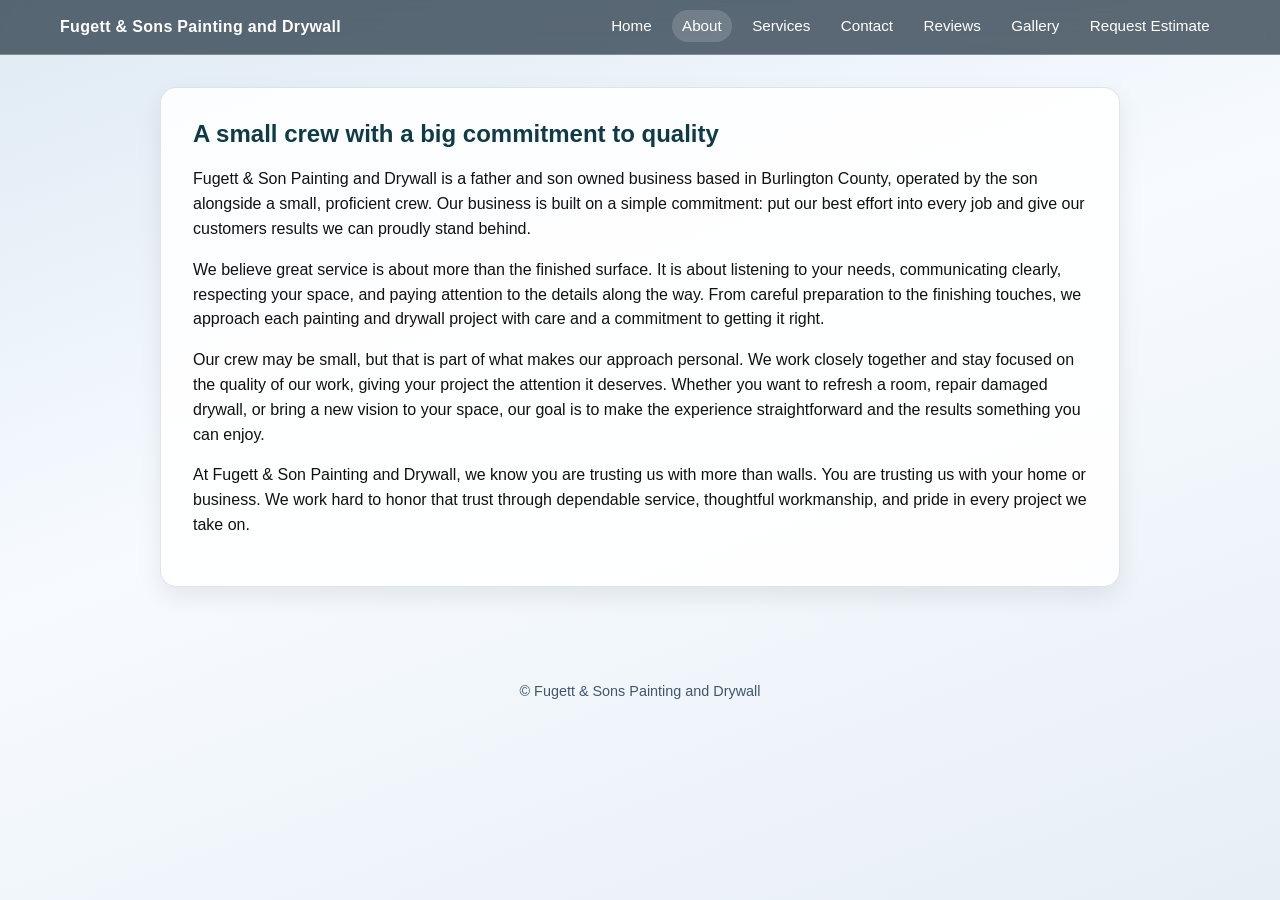
==== about.html @ a3a582eb "feat: build multi-page Fugett & Sons company website Co-authored-by: bFugett26 <255021075+bFugett26@" ====
<!DOCTYPE html>
<html lang="en">
  <head>
    <meta charset="UTF-8" />
    <meta name="viewport" content="width=device-width, initial-scale=1.0" />
    <title>Fugett & Sons Painting and Drywall | About</title>
    <link rel="stylesheet" href="styles.css" />
  </head>
  <body>
    <header class="site-header">
      <nav class="site-nav" aria-label="Main navigation">
        <a class="brand" href="index.html">Fugett & Sons Painting and Drywall</a>
        <ul class="nav-links">
          <li><a href="index.html">Home</a></li>
          <li><a class="active" href="about.html">About</a></li>
          <li><a href="services.html">Services</a></li>
          <li><a href="contact.html">Contact</a></li>
          <li><a href="reviews.html">Reviews</a></li>
          <li><a href="gallery.html">Gallery</a></li>
          <li><a href="estimate.html">Request Estimate</a></li>
        </ul>
      </nav>
    </header>

    <main>
      <section class="hero">
        <h1>A small crew with a big commitment to quality</h1>
        <p>
          Fugett & Son Painting and Drywall is a father and son owned business based in Burlington County, operated by
          the son alongside a small, proficient crew. Our business is built on a simple commitment: put our best effort
          into every job and give our customers results we can proudly stand behind.
        </p>
        <p>
          We believe great service is about more than the finished surface. It is about listening to your needs,
          communicating clearly, respecting your space, and paying attention to the details along the way. From careful
          preparation to the finishing touches, we approach each painting and drywall project with care and a commitment
          to getting it right.
        </p>
        <p>
          Our crew may be small, but that is part of what makes our approach personal. We work closely together and
          stay focused on the quality of our work, giving your project the attention it deserves. Whether you want to
          refresh a room, repair damaged drywall, or bring a new vision to your space, our goal is to make the
          experience straightforward and the results something you can enjoy.
        </p>
        <p>
          At Fugett & Son Painting and Drywall, we know you are trusting us with more than walls. You are trusting us
          with your home or business. We work hard to honor that trust through dependable service, thoughtful
          workmanship, and pride in every project we take on.
        </p>
      </section>
    </main>

    <footer>© Fugett & Sons Painting and Drywall</footer>
  </body>
</html>
---- styles.css ----
:root {
  --dark-teal: #0f3b46;
  --grey-blue: #3f566d;
  --frost-blue: #dfeaf4;
  --ink: #111111;
  --white: #ffffff;
  --glass-tint: rgba(33, 50, 64, 0.72);
}

* {
  box-sizing: border-box;
}

body {
  margin: 0;
  font-family: "Inter", "Segoe UI", Arial, sans-serif;
  color: var(--ink);
  background: linear-gradient(160deg, var(--frost-blue), #f7fbff 45%, #e7eef5);
  min-height: 100vh;
}

.site-header {
  position: sticky;
  top: 0;
  z-index: 10;
  backdrop-filter: blur(10px);
  -webkit-backdrop-filter: blur(10px);
  background: var(--glass-tint);
  border-bottom: 1px solid rgba(255, 255, 255, 0.25);
}

.site-nav {
  max-width: 1200px;
  margin: 0 auto;
  display: flex;
  flex-wrap: wrap;
  align-items: center;
  justify-content: space-between;
  padding: 0.9rem 1.25rem;
}

.brand {
  color: var(--white);
  font-weight: 700;
  letter-spacing: 0.02em;
  text-decoration: none;
}

.nav-links {
  list-style: none;
  display: flex;
  gap: 0.6rem;
  padding: 0;
  margin: 0.5rem 0 0;
  flex-wrap: wrap;
}

.nav-links a {
  color: var(--white);
  text-decoration: none;
  font-size: 0.95rem;
  padding: 0.45rem 0.65rem;
  border-radius: 999px;
  transition: background 0.2s ease;
}

.nav-links a:hover,
.nav-links a.active {
  background: rgba(255, 255, 255, 0.16);
}

main {
  max-width: 1000px;
  margin: 0 auto;
  padding: 2rem 1.25rem 3.5rem;
}

.hero,
.card {
  background: rgba(255, 255, 255, 0.88);
  border: 1px solid rgba(63, 86, 109, 0.16);
  border-radius: 16px;
  box-shadow: 0 10px 24px rgba(17, 17, 17, 0.08);
}

.hero {
  padding: 2rem;
  margin-bottom: 1.5rem;
}

h1,
h2 {
  color: var(--dark-teal);
  margin-top: 0;
}

p,
li,
label {
  line-height: 1.55;
}

.grid {
  display: grid;
  gap: 1rem;
}

@media (min-width: 800px) {
  .grid.two {
    grid-template-columns: 1fr 1fr;
  }

  .nav-links {
    margin-top: 0;
  }
}

.card {
  padding: 1.25rem;
}

.services-list {
  columns: 2;
  column-gap: 2rem;
}

@media (max-width: 640px) {
  .services-list {
    columns: 1;
  }
}

.contact-links a,
.btn {
  display: inline-block;
  margin-top: 0.5rem;
  background: var(--dark-teal);
  color: var(--white);
  text-decoration: none;
  border: 0;
  border-radius: 10px;
  padding: 0.65rem 0.95rem;
  cursor: pointer;
}

.btn:hover,
.contact-links a:hover {
  background: #0b2d35;
}

form {
  display: grid;
  gap: 0.95rem;
}

input,
select,
textarea {
  width: 100%;
  border-radius: 8px;
  border: 1px solid #b0bfce;
  padding: 0.6rem;
  font: inherit;
  background: #ffffff;
}

textarea {
  min-height: 130px;
  resize: vertical;
}

.hidden {
  display: none;
}

.notice {
  margin-top: 1rem;
  padding: 0.8rem;
  border-radius: 8px;
  background: #e1f4ea;
  color: #0f5132;
}

.logo-placeholder {
  width: 180px;
  height: 180px;
  border: 2px dashed #7a8fa5;
  border-radius: 14px;
  display: grid;
  place-items: center;
  color: #5a6b7d;
  font-weight: 600;
  margin-top: 1rem;
  background: #f4f8fc;
}

.gallery-grid {
  display: grid;
  gap: 0.9rem;
  grid-template-columns: repeat(auto-fit, minmax(190px, 1fr));
}

.gallery-item {
  border-radius: 12px;
  padding: 1rem;
  background: linear-gradient(140deg, #f5fbff, #dce9f3);
  border: 1px solid #bfd2e2;
  color: #1f3b54;
  min-height: 90px;
}

footer {
  text-align: center;
  color: #3f566d;
  padding: 1rem;
  font-size: 0.9rem;
}
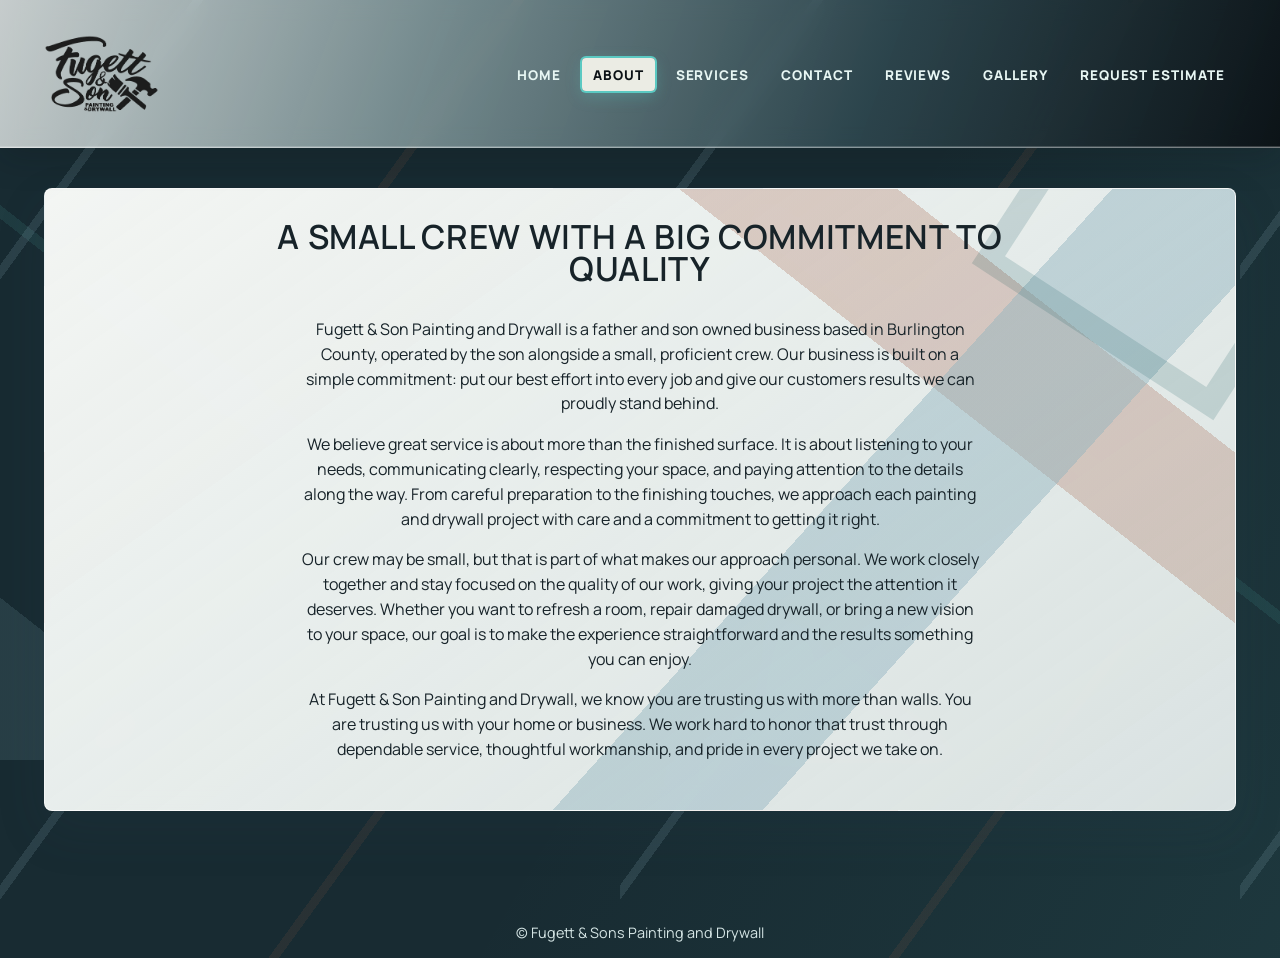
==== commit f07fd31c: "design changes" ====
--- a/about.html
+++ b/about.html
@@ -9,7 +9,7 @@
   <body>
     <header class="site-header">
       <nav class="site-nav" aria-label="Main navigation">
-        <a class="brand" href="index.html">Fugett & Sons Painting and Drywall</a>
+        <a class="brand" href="index.html" aria-label="Fugett & Sons Painting and Drywall home"><img src="images/logo.png" alt="Fugett & Sons Painting and Drywall" /></a>
         <ul class="nav-links">
           <li><a href="index.html">Home</a></li>
           <li><a class="active" href="about.html">About</a></li>
@@ -23,7 +23,7 @@
     </header>
 
     <main>
-      <section class="hero">
+      <section class="hero about-hero">
         <h1>A small crew with a big commitment to quality</h1>
         <p>
           Fugett & Son Painting and Drywall is a father and son owned business based in Burlington County, operated by
--- a/styles.css
+++ b/styles.css
@@ -1,10 +1,21 @@
+@import url("https://fonts.googleapis.com/css2?family=DM+Mono:wght@400;500&family=Manrope:wght@400;500;600;700;800&display=swap");
+
 :root {
-  --dark-teal: #0f3b46;
-  --grey-blue: #3f566d;
-  --frost-blue: #dfeaf4;
-  --ink: #111111;
-  --white: #ffffff;
-  --glass-tint: rgba(33, 50, 64, 0.72);
+  --night: #0b1115;
+  --ink: #172329;
+  --slate: #354955;
+  --blue-grey: #8ba1ad;
+  --mist: #dce7e9;
+  --white: #f7faf8;
+  --teal: #5bc9c2;
+  --teal-dark: #0d5558;
+  --rust: #ae6547;
+  --wall-blue: #91b4c0;
+  --wall-charcoal: #26343a;
+  --wall-white: #ebece4;
+  --wall-rust: #a25d43;
+  --glass: rgba(224, 237, 238, 0.82);
+  --line: rgba(23, 35, 41, 0.15);
 }
 
 * {
@@ -13,10 +24,13 @@
 
 body {
   margin: 0;
-  font-family: "Inter", "Segoe UI", Arial, sans-serif;
-  color: var(--ink);
-  background: linear-gradient(160deg, var(--frost-blue), #f7fbff 45%, #e7eef5);
+  font-family: "Manrope", "Segoe UI", sans-serif;
+  font-size: clamp(0.92rem, 0.2vw + 0.86rem, 1rem);
+  color: var(--white);
+  background: #182b32;
   min-height: 100vh;
+  background-image: linear-gradient(126deg, transparent 0 18%, rgba(145, 180, 192, .16) 18% 19%, transparent 19% 48%, rgba(162, 93, 67, .12) 48% 49%, transparent 49%), linear-gradient(38deg, rgba(52, 78, 86, .56) 0 12%, transparent 12% 40%, rgba(91, 201, 194, .1) 40% 41%, transparent 41%), linear-gradient(300deg, rgba(91, 201, 194, .08), transparent 45%);
+  background-size: 620px 620px, 760px 760px, auto;
 }
 
 .site-header {
@@ -25,25 +39,34 @@
   z-index: 10;
   backdrop-filter: blur(10px);
   -webkit-backdrop-filter: blur(10px);
-  background: var(--glass-tint);
-  border-bottom: 1px solid rgba(255, 255, 255, 0.25);
+  background: linear-gradient(110deg, rgba(247, 250, 248, 0.78) 0%, rgba(183, 207, 208, 0.58) 34%, rgba(52, 78, 86, 0.72) 68%, rgba(11, 17, 21, 0.92) 100%);
+  border-bottom: 1px solid rgba(255, 255, 255, 0.42);
+  box-shadow: 0 12px 30px rgba(11, 17, 21, 0.18), inset 0 -1px 0 rgba(255, 255, 255, 0.18);
 }
 
 .site-nav {
-  max-width: 1200px;
+  max-width: 1240px;
   margin: 0 auto;
   display: flex;
   flex-wrap: wrap;
   align-items: center;
   justify-content: space-between;
-  padding: 0.9rem 1.25rem;
+  padding: 1rem 1.5rem;
 }
 
 .brand {
-  color: var(--white);
-  font-weight: 700;
-  letter-spacing: 0.02em;
+  display: inline-flex;
+  align-items: center;
+  min-width: 0;
   text-decoration: none;
+}
+
+.brand img {
+  width: clamp(5rem, 9vw, 7.2rem);
+  height: clamp(5rem, 9vw, 7.2rem);
+  object-fit: contain;
+  flex: 0 0 auto;
+  mix-blend-mode: multiply;
 }
 
 .nav-links {
@@ -56,31 +79,85 @@
 }
 
 .nav-links a {
-  color: var(--white);
+  color: #e7f6f3;
   text-decoration: none;
-  font-size: 0.95rem;
-  padding: 0.45rem 0.65rem;
-  border-radius: 999px;
+  font-size: clamp(.7rem, .4vw + .58rem, .84rem);
+  font-weight: 800;
+  padding: 0.48rem 0.7rem;
+  border-radius: 4px;
+  letter-spacing: .07em;
+  text-transform: uppercase;
   transition: background 0.2s ease;
+}
+
+img {
+  max-width: 100%;
+  height: auto;
 }
 
 .nav-links a:hover,
 .nav-links a.active {
-  background: rgba(255, 255, 255, 0.16);
+  color: var(--night);
+  background: var(--wall-white);
+  box-shadow: 0 0 0 2px var(--teal), 0 5px 16px rgba(91, 201, 194, .3);
 }
 
 main {
-  max-width: 1000px;
+  max-width: 1240px;
   margin: 0 auto;
-  padding: 2rem 1.25rem 3.5rem;
+  padding: 2.5rem 1.5rem 4.5rem;
 }
 
 .hero,
 .card {
-  background: rgba(255, 255, 255, 0.88);
-  border: 1px solid rgba(63, 86, 109, 0.16);
-  border-radius: 16px;
-  box-shadow: 0 10px 24px rgba(17, 17, 17, 0.08);
+  background: linear-gradient(135deg, rgba(247, 250, 248, .86), rgba(220, 231, 233, .7));
+  color: var(--ink);
+  border: 1px solid rgba(255, 255, 255, 0.68);
+  border-radius: 8px;
+  box-shadow: 0 20px 50px rgba(40, 67, 77, 0.14);
+  backdrop-filter: blur(12px);
+}
+
+.hero:not(.home-hero) {
+  position: relative;
+  overflow: hidden;
+  isolation: isolate;
+  background-color: rgba(235, 236, 228, .9);
+  background-image: linear-gradient(132deg, transparent 0 61%, rgba(145, 180, 192, .46) 61% 73%, transparent 73%), linear-gradient(38deg, transparent 0 72%, rgba(162, 93, 67, .25) 72% 83%, transparent 83%), linear-gradient(145deg, rgba(247, 250, 248, .88), rgba(220, 231, 233, .68));
+}
+
+.hero:not(.home-hero)::before {
+  content: "";
+  position: absolute;
+  width: 15rem;
+  height: 15rem;
+  right: -5rem;
+  top: -7rem;
+  border: 1.5rem solid rgba(13, 85, 88, .16);
+  transform: rotate(33deg);
+  z-index: -1;
+}
+
+.hero:not(.home-hero) > * {
+  position: relative;
+  z-index: 1;
+}
+
+.about-hero h1 {
+  max-width: 850px;
+  margin: 0 auto 2rem;
+  text-align: center;
+  font-family: "Manrope", sans-serif;
+  font-size: clamp(1.45rem, 2.6vw, 2.7rem);
+  font-weight: 600;
+  letter-spacing: .02em;
+  text-transform: uppercase;
+}
+
+.about-hero p {
+  margin-left: auto;
+  margin-right: auto;
+  text-align: center;
 }
 
 .hero {
@@ -90,9 +167,16 @@
 
 h1,
 h2 {
-  color: var(--dark-teal);
+  color: var(--ink);
   margin-top: 0;
 }
+
+h1, h2, h3 { letter-spacing: 0; }
+h1 { font-size: clamp(2.8rem, 6vw, 5.8rem); line-height: .96; font-weight: 700; }
+h2 { font-size: clamp(1.8rem, 3.5vw, 3.1rem); line-height: 1.08; }
+h3 { font-size: 1.35rem; }
+p { max-width: 68ch; }
+em { color: var(--teal-dark); font-style: normal; font-weight: 800; font-size: 1.06em; }
 
 p,
 li,
@@ -105,6 +189,56 @@
   gap: 1rem;
 }
 
+.grid.three { grid-template-columns: repeat(3, 1fr); }
+
+.home-main { padding-top: 1.5rem; }
+.home-hero { display: grid; grid-template-columns: .9fr 1.1fr; gap: 3.5rem; padding: clamp(1.5rem, 4vw, 4.5rem); overflow: hidden; position: relative; }
+.home-hero::before { content: ""; position: absolute; width: 26rem; height: 26rem; right: 36%; bottom: -17rem; background: var(--teal); opacity: .17; transform: rotate(45deg); }
+.eyebrow, .section-kicker { color: var(--teal-dark); font-family: "DM Mono", monospace; font-size: .86rem; font-weight: 700; letter-spacing: .11em; text-transform: uppercase; }
+.hero-copy { display: flex; flex-direction: column; justify-content: center; position: relative; z-index: 1; }
+.hero-copy h1 { margin: .75rem 0 1.35rem; }
+.hero-lede { color: var(--slate); font-size: 1.12rem; line-height: 1.7; }
+.hero-actions { display: flex; align-items: center; gap: 1.4rem; margin: 1.25rem 0 3rem; }
+.btn { background: var(--teal-dark); border-radius: 3px; padding: .85rem 1.1rem; color: var(--white); font-weight: 700; letter-spacing: .02em; transition: transform .2s ease, background .2s ease; }
+.btn:hover { background: var(--night); transform: translateY(-2px); }
+.btn span { color: var(--teal); margin-left: .6rem; }
+.text-link { color: var(--ink); font-size: .96rem; font-weight: 700; text-decoration: none; }
+.text-link span { color: var(--teal-dark); margin-left: .45rem; }
+.hero-stats { display: grid; grid-template-columns: repeat(3, 1fr); gap: .8rem; border-top: 1px solid var(--line); padding-top: 1.15rem; }
+.hero-stats div { display: grid; gap: .35rem; }
+.hero-stats strong, .feature-card > span { color: var(--rust); font-family: "DM Mono", monospace; font-size: 1rem; font-weight: 700; }
+.hero-stats span { color: var(--ink); font-size: .92rem; font-weight: 600; line-height: 1.4; }
+.hero-visual { min-height: 530px; position: relative; }
+.visual-frame { height: 100%; min-height: 530px; position: relative; overflow: hidden; border: 10px solid rgba(247, 250, 248, .72); box-shadow: 18px 18px 0 rgba(13, 85, 88, .16); }
+.visual-frame::after { content: ""; position: absolute; inset: 0; background: linear-gradient(150deg, rgba(10, 27, 34, .05), rgba(10, 27, 34, .34)); }
+.visual-frame img { width: 100%; height: 100%; min-height: 100%; object-fit: cover; object-position: 54% center; display: block; }
+.image-tag { position: absolute; left: 1.1rem; bottom: 1rem; color: var(--white); font-family: "DM Mono", monospace; font-size: .72rem; z-index: 1; letter-spacing: .04em; }
+.color-index { position: absolute; right: -1.2rem; top: 15%; display: grid; gap: .4rem; z-index: 2; }
+.color-index i { width: 2.4rem; height: 2.4rem; display: block; border: 4px solid var(--mist); }
+.color-index i:nth-child(1) { background: var(--wall-blue); }.color-index i:nth-child(2) { background: var(--wall-charcoal); }.color-index i:nth-child(3) { background: var(--wall-white); }.color-index i:nth-child(4) { background: var(--wall-rust); }
+.visual-note { position: absolute; bottom: -2.7rem; left: -2rem; z-index: 3; margin: 0; color: var(--white); background: var(--night); padding: 1rem 1.15rem; font-size: .82rem; line-height: 1.55; box-shadow: 8px 8px 0 rgba(91, 201, 194, .4); }
+.visual-note span { color: var(--teal); }
+.intro-strip { padding: 5.5rem 2rem 3.5rem; }
+.intro-strip > .section-kicker { color: var(--teal); font-family: "Manrope", sans-serif; font-size: clamp(1.15rem, 1.5vw, 1.4rem); font-weight: 600; letter-spacing: .06em; }
+.intro-strip h2 { max-width: 760px; margin-bottom: 2.2rem; color: var(--white); }
+.feature-grid { border-top: 1px solid var(--line); }
+.feature-card { padding: 1.4rem 1.2rem; border-right: 1px solid rgba(247, 250, 248, .28); background: rgba(235, 236, 228, .94); color: var(--wall-charcoal); }
+.feature-card:last-child { border-right: 0; }
+.feature-card h3 { margin: 1.7rem 0 .5rem; color: var(--wall-charcoal); }
+.feature-card p { color: var(--slate); font-size: .96rem; line-height: 1.7; }
+.feature-card > span { display: inline-block; padding: .3rem .55rem; border: 2px solid var(--rust); border-radius: 3px; background: var(--wall-white); color: var(--rust); font-size: 1.05rem; font-weight: 800; }
+.feature-card:nth-child(2) { background: linear-gradient(135deg, rgba(145, 180, 192, .96), rgba(91, 201, 194, .82)); }
+.feature-card:nth-child(2) p, .feature-card:nth-child(2) h3 { color: var(--wall-charcoal); }
+.feature-card:nth-child(2) > span { color: var(--teal-dark); border-color: var(--teal-dark); }
+.feature-card:nth-child(3) { background: linear-gradient(135deg, rgba(235, 236, 228, .96), rgba(145, 180, 192, .82)); }
+.feature-card:nth-child(3) > span { color: var(--wall-charcoal); border-color: var(--wall-blue); }
+.feature-card-accent { background: linear-gradient(135deg, rgba(145, 180, 192, .96), rgba(91, 201, 194, .82)); }
+.cta-band { display: flex; align-items: center; justify-content: space-between; gap: 2rem; padding: 2.2rem 2.5rem; color: var(--white); background: var(--night); border-radius: 8px; }
+.cta-band h2 { color: var(--white); margin: .5rem 0 0; font-size: clamp(1.7rem, 3vw, 2.8rem); }
+.cta-band .section-kicker { color: var(--teal); }
+.btn-light { background: var(--white); color: var(--night); white-space: nowrap; }
+.btn-light:hover { background: var(--teal); }
+
 @media (min-width: 800px) {
   .grid.two {
     grid-template-columns: 1fr 1fr;
@@ -122,7 +256,45 @@
 .services-list {
   columns: 2;
   column-gap: 2rem;
-}
+  padding-left: 1.3rem;
+  color: var(--slate);
+  font-size: 1.02rem;
+  font-weight: 600;
+}
+
+.services-list li::marker { color: var(--rust); }
+.services-list li:nth-child(3n)::marker { color: var(--teal-dark); }
+.services-list li:nth-child(4n)::marker { color: var(--wall-blue); }
+
+.services-intro { display: grid; grid-template-columns: 1fr .8fr; align-items: end; gap: 2rem; }
+.services-intro .section-kicker { grid-column: 1 / -1; margin-bottom: -1rem; }
+.services-intro h1 { margin-bottom: 0; font-size: clamp(2.5rem, 5vw, 5rem); }
+.services-intro > p:last-child { margin: 0 0 .45rem; color: var(--slate); font-size: 1.05rem; line-height: 1.7; }
+.service-categories { display: grid; grid-template-columns: repeat(2, 1fr); gap: 1rem; margin-top: 1rem; }
+.service-category { min-height: 310px; padding: 1.6rem; border: 1px solid rgba(247, 250, 248, .22); border-radius: 8px; background: var(--wall-white); color: var(--wall-charcoal); box-shadow: 0 18px 38px rgba(11, 17, 21, .16); }
+.service-heading { display: flex; align-items: flex-start; gap: 1rem; border-bottom: 1px solid rgba(38, 52, 58, .2); padding-bottom: 1rem; }
+.service-heading span { display: grid; width: 2.4rem; height: 2.4rem; flex: 0 0 auto; place-items: center; border: 2px solid currentColor; border-radius: 3px; font-family: "DM Mono", monospace; font-size: .9rem; font-weight: 700; }
+.service-heading h2 { margin: .1rem 0 0; color: inherit; font-size: clamp(1.4rem, 2.3vw, 2rem); }
+.service-category > p { color: inherit; opacity: .82; font-size: .96rem; line-height: 1.6; }
+.service-category ul { display: grid; gap: .45rem; margin: 1.1rem 0 0; padding-left: 1.2rem; font-size: .9rem; font-weight: 600; }
+.service-category li::marker { color: currentColor; }
+.service-category-teal { background: linear-gradient(135deg, rgba(91, 201, 194, .96), rgba(145, 180, 192, .92)); }
+.service-category-teal .service-heading span { color: var(--teal-dark); }
+.service-category-blue { background: linear-gradient(135deg, rgba(145, 180, 192, .96), rgba(235, 236, 228, .92)); }
+.service-category-blue .service-heading span { color: var(--teal-dark); }
+.service-category-rust { background: linear-gradient(135deg, rgba(162, 93, 67, .92), rgba(235, 236, 228, .94)); }
+.service-category-rust .service-heading span { color: var(--wall-charcoal); }
+.service-category-charcoal { background: linear-gradient(135deg, rgba(38, 52, 58, .98), rgba(83, 112, 123, .94)); color: var(--wall-white); }
+.service-category-charcoal .service-heading { border-color: rgba(235, 236, 228, .25); }
+.service-category-charcoal .service-heading span { color: var(--teal); }
+.service-category-light { background: linear-gradient(135deg, rgba(235, 236, 228, .98), rgba(247, 250, 248, .94)); }
+.service-category-light .service-heading span { color: var(--wall-rust); }
+.service-category-mixed { background: linear-gradient(135deg, rgba(13, 85, 88, .94), rgba(38, 52, 58, .98)); color: var(--wall-white); }
+.service-category-mixed .service-heading { border-color: rgba(235, 236, 228, .25); }
+.service-category-mixed .service-heading span { color: var(--wall-blue); }
+.services-cta { display: flex; align-items: center; justify-content: space-between; gap: 2rem; margin-top: 1rem; padding: 2rem 2.2rem; border-radius: 8px; background: var(--wall-white); color: var(--wall-charcoal); }
+.services-cta h2 { margin: .35rem 0 0; color: inherit; font-size: clamp(1.5rem, 3vw, 2.5rem); }
+.services-cta .section-kicker { margin: 0; color: var(--teal-dark); }
 
 @media (max-width: 640px) {
   .services-list {
@@ -134,18 +306,18 @@
 .btn {
   display: inline-block;
   margin-top: 0.5rem;
-  background: var(--dark-teal);
+  background: var(--teal-dark);
   color: var(--white);
   text-decoration: none;
   border: 0;
-  border-radius: 10px;
+  border-radius: 3px;
   padding: 0.65rem 0.95rem;
   cursor: pointer;
 }
 
 .btn:hover,
 .contact-links a:hover {
-  background: #0b2d35;
+  background: var(--night);
 }
 
 form {
@@ -157,11 +329,11 @@
 select,
 textarea {
   width: 100%;
-  border-radius: 8px;
-  border: 1px solid #b0bfce;
+  border-radius: 3px;
+  border: 1px solid var(--blue-grey);
   padding: 0.6rem;
   font: inherit;
-  background: #ffffff;
+  background: rgba(255, 255, 255, .7);
 }
 
 textarea {
@@ -177,8 +349,11 @@
   margin-top: 1rem;
   padding: 0.8rem;
   border-radius: 8px;
-  background: #e1f4ea;
-  color: #0f5132;
+  background: linear-gradient(120deg, rgba(91, 201, 194, .28), rgba(145, 180, 192, .34));
+  border-left: 4px solid var(--teal-dark);
+  color: var(--teal-dark);
+  font-size: .98rem;
+  font-weight: 600;
 }
 
 .logo-placeholder {
@@ -203,15 +378,57 @@
 .gallery-item {
   border-radius: 12px;
   padding: 1rem;
-  background: linear-gradient(140deg, #f5fbff, #dce9f3);
-  border: 1px solid #bfd2e2;
-  color: #1f3b54;
+  background: linear-gradient(140deg, rgba(235, 236, 228, .9), rgba(145, 180, 192, .42));
+  border: 1px solid var(--wall-blue);
+  border-top: 4px solid var(--wall-rust);
+  color: var(--wall-charcoal);
+  font-size: 1rem;
+  font-weight: 700;
   min-height: 90px;
 }
+
+.gallery-item:nth-child(2) { background: linear-gradient(140deg, rgba(38, 52, 58, .95), rgba(83, 112, 123, .8)); color: var(--white); border-top-color: var(--teal); }
+.gallery-item:nth-child(3) { background: linear-gradient(140deg, rgba(91, 201, 194, .34), rgba(235, 236, 228, .8)); border-top-color: var(--wall-blue); }
+.gallery-item:nth-child(4) { background: linear-gradient(140deg, rgba(162, 93, 67, .72), rgba(235, 236, 228, .82)); border-top-color: var(--wall-charcoal); }
+
+a { color: var(--teal-dark); }
+.card a:not(.btn), .hero a:not(.btn) { font-weight: 700; }
 
 footer {
   text-align: center;
-  color: #3f566d;
+  color: #d5e5e5;
   padding: 1rem;
   font-size: 0.9rem;
 }
+
+@media (max-width: 800px) {
+  .home-hero { grid-template-columns: 1fr; gap: 2rem; }
+  .hero-visual, .visual-frame { min-height: 420px; }
+  .grid.three { grid-template-columns: 1fr; }
+  .feature-card { border-right: 0; border-bottom: 1px solid var(--line); }
+  .feature-card:last-child { border-bottom: 0; }
+  .cta-band { align-items: flex-start; flex-direction: column; }
+  .services-intro { grid-template-columns: 1fr; }
+  .services-intro .section-kicker { margin-bottom: 0; }
+  .service-categories { grid-template-columns: 1fr; }
+  .services-cta { align-items: flex-start; flex-direction: column; }
+}
+
+@media (max-width: 640px) {
+  .site-nav { align-items: flex-start; flex-direction: column; gap: .8rem; padding: .8rem 1rem; }
+  .nav-links { gap: .25rem; }
+  .nav-links a { color: var(--ink); font-size: .72rem; padding: .4rem .45rem; }
+  .nav-links a:hover, .nav-links a.active { color: var(--night); background: var(--teal); }
+  main { padding: 1rem .8rem 3rem; }
+  .home-hero { padding: 1.3rem; }
+  .hero-copy h1 { font-size: clamp(2.25rem, 9.2vw, 4.5rem); }
+  .hero-actions { margin-bottom: 2.2rem; }
+  .hero-stats { gap: .4rem; }
+  .hero-stats span { font-size: .8rem; }
+  .hero-visual, .visual-frame { min-height: 350px; }
+  .visual-note { left: .7rem; bottom: -1.8rem; }
+  .color-index { right: -.6rem; }
+  .color-index i { width: 1.8rem; height: 1.8rem; border-width: 3px; }
+  .intro-strip { padding: 4rem .5rem 2.5rem; }
+  .cta-band { padding: 1.5rem; }
+}
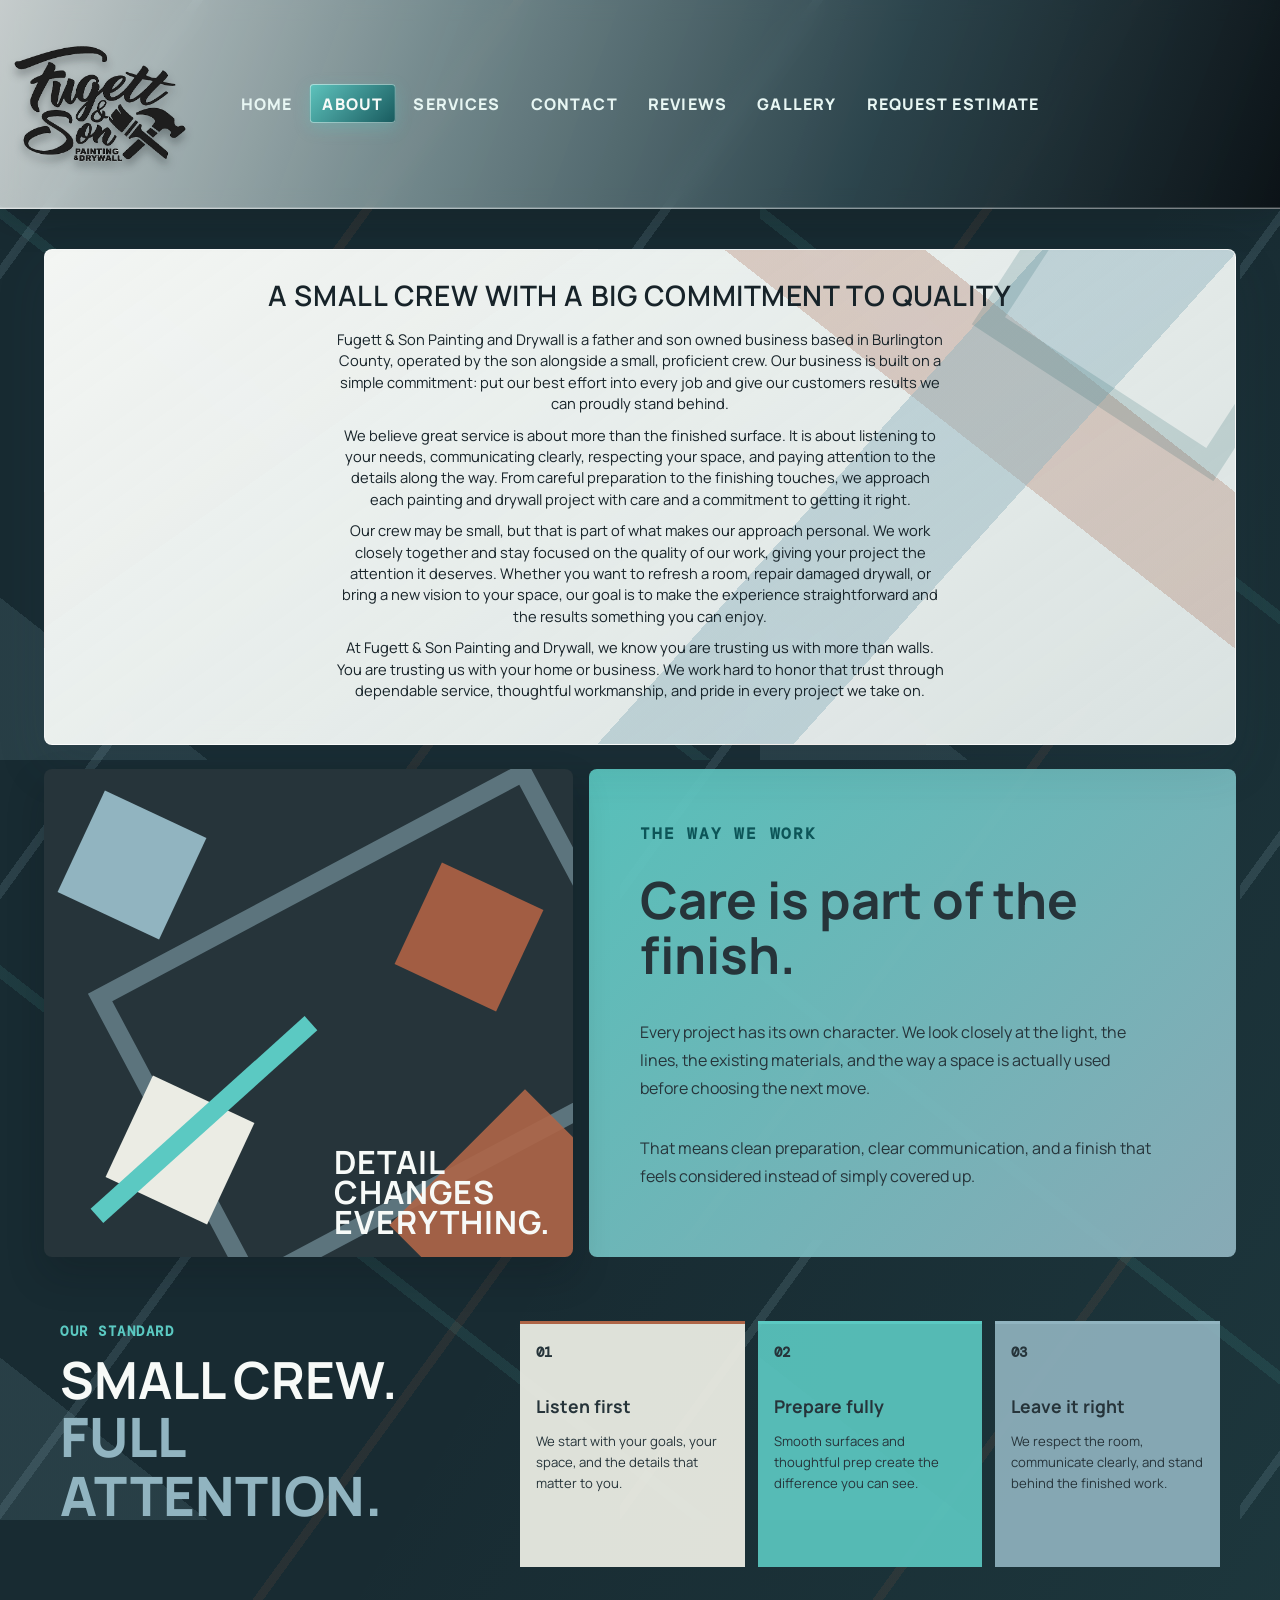
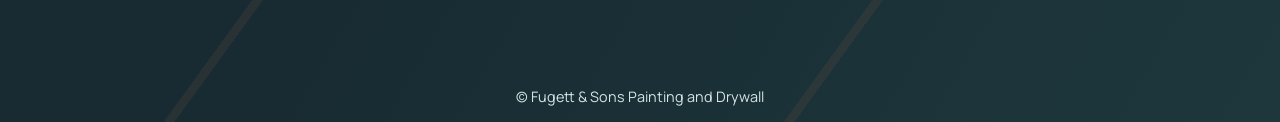
==== commit 0e0a21ec: "CHanges" ====
--- a/about.html
+++ b/about.html
@@ -48,6 +48,31 @@
           workmanship, and pride in every project we take on.
         </p>
       </section>
+
+      <section class="about-principles">
+        <div class="about-principle-art" aria-hidden="true">
+          <span class="art-square art-square-blue"></span>
+          <span class="art-square art-square-rust"></span>
+          <span class="art-square art-square-light"></span>
+          <span class="art-line"></span>
+          <strong>DETAIL<br />CHANGES<br />EVERYTHING.</strong>
+        </div>
+        <div class="about-principle-copy">
+          <p class="section-kicker">The way we work</p>
+          <h2>Care is part of the finish.</h2>
+          <p>Every project has its own character. We look closely at the light, the lines, the existing materials, and the way a space is actually used before choosing the next move.</p>
+          <p>That means clean preparation, clear communication, and a finish that feels considered instead of simply covered up.</p>
+        </div>
+      </section>
+
+      <section class="about-standard">
+        <div class="about-standard-heading"><p class="section-kicker">Our standard</p><h2>Small crew.<br /><em>Full attention.</em></h2></div>
+        <div class="about-standard-cards">
+          <article><span>01</span><h3>Listen first</h3><p>We start with your goals, your space, and the details that matter to you.</p></article>
+          <article><span>02</span><h3>Prepare fully</h3><p>Smooth surfaces and thoughtful prep create the difference you can see.</p></article>
+          <article><span>03</span><h3>Leave it right</h3><p>We respect the room, communicate clearly, and stand behind the finished work.</p></article>
+        </div>
+      </section>
     </main>
 
     <footer>© Fugett & Sons Painting and Drywall</footer>
--- a/styles.css
+++ b/styles.css
@@ -14,6 +14,7 @@
   --wall-charcoal: #26343a;
   --wall-white: #ebece4;
   --wall-rust: #a25d43;
+  --tan: #d2b184;
   --glass: rgba(224, 237, 238, 0.82);
   --line: rgba(23, 35, 41, 0.15);
 }
@@ -45,6 +46,7 @@
 }
 
 .site-nav {
+  position: relative;
   max-width: 1240px;
   margin: 0 auto;
   display: flex;
@@ -59,14 +61,23 @@
   align-items: center;
   min-width: 0;
   text-decoration: none;
+  position: relative;
+  z-index: 2;
+  transform: translateX(-2rem);
 }
 
 .brand img {
-  width: clamp(5rem, 9vw, 7.2rem);
-  height: clamp(5rem, 9vw, 7.2rem);
+  width: clamp(7.5rem, 15vw, 11rem);
+  height: clamp(7.5rem, 15vw, 11rem);
   object-fit: contain;
   flex: 0 0 auto;
   mix-blend-mode: multiply;
+  transform: none;
+  border: 0;
+  border-radius: 0;
+  outline: 0;
+  box-shadow: none;
+  filter: drop-shadow(0 6px 4px rgba(11, 17, 21, .3));
 }
 
 .nav-links {
@@ -81,9 +92,9 @@
 .nav-links a {
   color: #e7f6f3;
   text-decoration: none;
-  font-size: clamp(.7rem, .4vw + .58rem, .84rem);
+  font-size: clamp(.78rem, .45vw + .64rem, 1rem);
   font-weight: 800;
-  padding: 0.48rem 0.7rem;
+  padding: 0.55rem 0.8rem;
   border-radius: 4px;
   letter-spacing: .07em;
   text-transform: uppercase;
@@ -97,9 +108,14 @@
 
 .nav-links a:hover,
 .nav-links a.active {
-  color: var(--night);
-  background: var(--wall-white);
-  box-shadow: 0 0 0 2px var(--teal), 0 5px 16px rgba(91, 201, 194, .3);
+  color: var(--white);
+  background: linear-gradient(135deg, rgba(91, 201, 194, .9), rgba(13, 85, 88, .9));
+  box-shadow: inset 0 0 0 1px rgba(247, 250, 248, .5), 0 5px 16px rgba(91, 201, 194, .3);
+}
+
+.nav-links a.active {
+  position: relative;
+  font-weight: 800;
 }
 
 main {
@@ -144,21 +160,60 @@
 }
 
 .about-hero h1 {
-  max-width: 850px;
-  margin: 0 auto 2rem;
+  max-width: none;
+  margin: 0 auto 1.25rem;
   text-align: center;
   font-family: "Manrope", sans-serif;
-  font-size: clamp(1.45rem, 2.6vw, 2.7rem);
+  font-size: clamp(1.35rem, 2.35vw, 2.4rem);
   font-weight: 600;
   letter-spacing: .02em;
   text-transform: uppercase;
 }
 
+@media (min-width: 801px) {
+  .about-hero h1 {
+    white-space: nowrap;
+    font-size: clamp(1.25rem, 2.2vw, 2.3rem);
+  }
+}
+
+.about-hero { padding: clamp(1.15rem, 2.5vw, 2rem); }
+
 .about-hero p {
   margin-left: auto;
   margin-right: auto;
+  margin-top: .65rem;
+  margin-bottom: .65rem;
   text-align: center;
-}
+  font-size: .92rem;
+  line-height: 1.45;
+}
+
+.about-principles { display: grid; grid-template-columns: .9fr 1.1fr; gap: 1rem; margin-top: 1rem; }
+.about-principle-art { min-height: 390px; position: relative; overflow: hidden; border-radius: 8px; background: var(--wall-charcoal); box-shadow: 0 18px 38px rgba(11, 17, 21, .2); }
+.about-principle-art::before { content: ""; position: absolute; inset: 18% -12% 12% 18%; border: 18px solid rgba(145, 180, 192, .5); transform: rotate(-28deg); }
+.about-principle-art::after { content: ""; position: absolute; width: 12rem; height: 12rem; right: -3rem; bottom: -4rem; background: var(--rust); transform: rotate(45deg); opacity: .9; }
+.art-square { position: absolute; z-index: 1; display: block; width: 7rem; height: 7rem; transform: rotate(25deg); }
+.art-square-blue { top: 2.5rem; left: 2rem; background: var(--wall-blue); }
+.art-square-rust { top: 7rem; right: 3rem; background: var(--wall-rust); }
+.art-square-light { left: 5rem; bottom: 3.2rem; background: var(--wall-white); }
+.art-line { position: absolute; z-index: 2; width: 18rem; height: 1.2rem; left: 1rem; bottom: 8rem; background: var(--teal); transform: rotate(-42deg); }
+.about-principle-art strong { position: absolute; z-index: 3; right: 1.4rem; bottom: 1.2rem; color: var(--white); font-size: clamp(1.3rem, 2.5vw, 2.2rem); line-height: .95; letter-spacing: .03em; }
+.about-principle-copy { display: flex; flex-direction: column; justify-content: center; padding: clamp(1.5rem, 4vw, 3.5rem); border-radius: 8px; background: linear-gradient(135deg, rgba(91, 201, 194, .94), rgba(145, 180, 192, .92)); color: var(--wall-charcoal); }
+.about-principle-copy .section-kicker { margin-top: 0; color: var(--teal-dark); }
+.about-principle-copy h2 { margin: .5rem 0 1.2rem; color: var(--wall-charcoal); font-size: clamp(2rem, 4vw, 3.8rem); }
+.about-principle-copy p { max-width: 52ch; font-size: 1rem; line-height: 1.75; }
+.about-standard { display: grid; grid-template-columns: .75fr 1.25fr; gap: 2.5rem; margin-top: 4rem; padding: 0 1rem 2rem; }
+.about-standard-heading .section-kicker { margin: 0; color: var(--teal); }
+.about-standard-heading h2 { margin-top: .6rem; color: var(--white); font-size: clamp(2rem, 4vw, 3.5rem); text-transform: uppercase; }
+.about-standard-heading h2 em { color: var(--wall-blue); }
+.about-standard-cards { display: grid; grid-template-columns: repeat(3, 1fr); gap: .8rem; }
+.about-standard-cards article { padding: 1rem; border-top: 3px solid var(--rust); background: rgba(235, 236, 228, .94); color: var(--wall-charcoal); }
+.about-standard-cards article:nth-child(2) { border-top-color: var(--teal); background: rgba(91, 201, 194, .9); }
+.about-standard-cards article:nth-child(3) { border-top-color: var(--wall-blue); background: rgba(145, 180, 192, .9); }
+.about-standard-cards span { font-family: "DM Mono", monospace; font-size: .85rem; font-weight: 700; }
+.about-standard-cards h3 { margin: 2rem 0 .5rem; font-size: 1.1rem; }
+.about-standard-cards p { font-size: .82rem; line-height: 1.6; }
 
 .hero {
   padding: 2rem;
@@ -192,7 +247,7 @@
 .grid.three { grid-template-columns: repeat(3, 1fr); }
 
 .home-main { padding-top: 1.5rem; }
-.home-hero { display: grid; grid-template-columns: .9fr 1.1fr; gap: 3.5rem; padding: clamp(1.5rem, 4vw, 4.5rem); overflow: hidden; position: relative; }
+.home-hero { display: grid; grid-template-columns: .45fr 1.55fr; gap: 1.25rem; padding: clamp(1.5rem, 4vw, 4.5rem); overflow: hidden; position: relative; }
 .home-hero::before { content: ""; position: absolute; width: 26rem; height: 26rem; right: 36%; bottom: -17rem; background: var(--teal); opacity: .17; transform: rotate(45deg); }
 .eyebrow, .section-kicker { color: var(--teal-dark); font-family: "DM Mono", monospace; font-size: .86rem; font-weight: 700; letter-spacing: .11em; text-transform: uppercase; }
 .hero-copy { display: flex; flex-direction: column; justify-content: center; position: relative; z-index: 1; }
@@ -208,19 +263,21 @@
 .hero-stats div { display: grid; gap: .35rem; }
 .hero-stats strong, .feature-card > span { color: var(--rust); font-family: "DM Mono", monospace; font-size: 1rem; font-weight: 700; }
 .hero-stats span { color: var(--ink); font-size: .92rem; font-weight: 600; line-height: 1.4; }
-.hero-visual { min-height: 530px; position: relative; }
-.visual-frame { height: 100%; min-height: 530px; position: relative; overflow: hidden; border: 10px solid rgba(247, 250, 248, .72); box-shadow: 18px 18px 0 rgba(13, 85, 88, .16); }
+.hero-visual { min-height: 0; position: relative; }
+.visual-frame { aspect-ratio: 3 / 4; height: auto; min-height: 0; position: relative; overflow: hidden; margin: 0; border: 10px solid rgba(247, 250, 248, .72); box-shadow: 18px 18px 0 rgba(13, 85, 88, .16); }
 .visual-frame::after { content: ""; position: absolute; inset: 0; background: linear-gradient(150deg, rgba(10, 27, 34, .05), rgba(10, 27, 34, .34)); }
 .visual-frame img { width: 100%; height: 100%; min-height: 100%; object-fit: cover; object-position: 54% center; display: block; }
 .image-tag { position: absolute; left: 1.1rem; bottom: 1rem; color: var(--white); font-family: "DM Mono", monospace; font-size: .72rem; z-index: 1; letter-spacing: .04em; }
 .color-index { position: absolute; right: -1.2rem; top: 15%; display: grid; gap: .4rem; z-index: 2; }
 .color-index i { width: 2.4rem; height: 2.4rem; display: block; border: 4px solid var(--mist); }
 .color-index i:nth-child(1) { background: var(--wall-blue); }.color-index i:nth-child(2) { background: var(--wall-charcoal); }.color-index i:nth-child(3) { background: var(--wall-white); }.color-index i:nth-child(4) { background: var(--wall-rust); }
-.visual-note { position: absolute; bottom: -2.7rem; left: -2rem; z-index: 3; margin: 0; color: var(--white); background: var(--night); padding: 1rem 1.15rem; font-size: .82rem; line-height: 1.55; box-shadow: 8px 8px 0 rgba(91, 201, 194, .4); }
+.visual-note { position: absolute; bottom: 1rem; left: 1rem; z-index: 3; margin: 0; color: var(--white); background: rgba(11, 17, 21, .88); padding: .8rem 1rem; font-size: .82rem; line-height: 1.55; box-shadow: 8px 8px 0 rgba(91, 201, 194, .4); }
 .visual-note span { color: var(--teal); }
 .intro-strip { padding: 5.5rem 2rem 3.5rem; }
 .intro-strip > .section-kicker { color: var(--teal); font-family: "Manrope", sans-serif; font-size: clamp(1.15rem, 1.5vw, 1.4rem); font-weight: 600; letter-spacing: .06em; }
-.intro-strip h2 { max-width: 760px; margin-bottom: 2.2rem; color: var(--white); }
+.intro-strip h2 { max-width: 900px; margin-bottom: 2.2rem; color: var(--white); font-family: "Manrope", sans-serif; font-size: clamp(1.55rem, 3.2vw, 2.9rem); font-weight: 600; line-height: 1.08; text-transform: uppercase; }
+.intro-strip h2 span { display: block; }
+.intro-strip h2 em { color: var(--wall-blue); }
 .feature-grid { border-top: 1px solid var(--line); }
 .feature-card { padding: 1.4rem 1.2rem; border-right: 1px solid rgba(247, 250, 248, .28); background: rgba(235, 236, 228, .94); color: var(--wall-charcoal); }
 .feature-card:last-child { border-right: 0; }
@@ -249,6 +306,10 @@
   }
 }
 
+@media (min-width: 641px) {
+  .nav-links { position: absolute; left: 50%; margin-top: 0; transform: translateX(-50%); flex-wrap: nowrap; white-space: nowrap; gap: .3rem; }
+}
+
 .card {
   padding: 1.25rem;
 }
@@ -267,15 +328,15 @@
 .services-list li:nth-child(4n)::marker { color: var(--wall-blue); }
 
 .services-intro { display: grid; grid-template-columns: 1fr .8fr; align-items: end; gap: 2rem; }
-.services-intro .section-kicker { grid-column: 1 / -1; margin-bottom: -1rem; }
-.services-intro h1 { margin-bottom: 0; font-size: clamp(2.5rem, 5vw, 5rem); }
+.services-intro .section-kicker { grid-column: 1 / -1; margin-bottom: -1rem; font-family: "Manrope", sans-serif; font-size: clamp(1rem, 1.5vw, 1.35rem); font-weight: 600; letter-spacing: .05em; }
+.services-intro h1 { margin-bottom: 0; font-size: clamp(2rem, 4vw, 4rem); text-transform: uppercase; }
 .services-intro > p:last-child { margin: 0 0 .45rem; color: var(--slate); font-size: 1.05rem; line-height: 1.7; }
 .service-categories { display: grid; grid-template-columns: repeat(2, 1fr); gap: 1rem; margin-top: 1rem; }
 .service-category { min-height: 310px; padding: 1.6rem; border: 1px solid rgba(247, 250, 248, .22); border-radius: 8px; background: var(--wall-white); color: var(--wall-charcoal); box-shadow: 0 18px 38px rgba(11, 17, 21, .16); }
 .service-heading { display: flex; align-items: flex-start; gap: 1rem; border-bottom: 1px solid rgba(38, 52, 58, .2); padding-bottom: 1rem; }
 .service-heading span { display: grid; width: 2.4rem; height: 2.4rem; flex: 0 0 auto; place-items: center; border: 2px solid currentColor; border-radius: 3px; font-family: "DM Mono", monospace; font-size: .9rem; font-weight: 700; }
 .service-heading h2 { margin: .1rem 0 0; color: inherit; font-size: clamp(1.4rem, 2.3vw, 2rem); }
-.service-category > p { color: inherit; opacity: .82; font-size: .96rem; line-height: 1.6; }
+.service-category > p { color: inherit; opacity: .9; font-size: .96rem; font-weight: 700; line-height: 1.6; }
 .service-category ul { display: grid; gap: .45rem; margin: 1.1rem 0 0; padding-left: 1.2rem; font-size: .9rem; font-weight: 600; }
 .service-category li::marker { color: currentColor; }
 .service-category-teal { background: linear-gradient(135deg, rgba(91, 201, 194, .96), rgba(145, 180, 192, .92)); }
@@ -296,6 +357,102 @@
 .services-cta h2 { margin: .35rem 0 0; color: inherit; font-size: clamp(1.5rem, 3vw, 2.5rem); }
 .services-cta .section-kicker { margin: 0; color: var(--teal-dark); }
 
+.contact-intro { display: grid; grid-template-columns: 1fr; gap: 1rem; }
+.contact-intro .section-kicker { grid-column: 1 / -1; margin-bottom: -1rem; }
+.contact-intro h1 { max-width: 850px; margin: 0 auto; font-size: clamp(1.8rem, 3.4vw, 3.5rem); text-align: center; text-transform: uppercase; }
+.contact-intro > p:last-child { max-width: 700px; margin: 0 auto .45rem; color: var(--slate); font-size: 1.05rem; line-height: 1.7; text-align: center; }
+
+@media (min-width: 801px) {
+  .contact-intro h1 br { display: block; }
+}
+.contact-layout { display: grid; grid-template-columns: .75fr 1.25fr; gap: 1rem; margin-top: 1rem; }
+.contact-details, .contact-form-card { min-height: 480px; padding: clamp(1.4rem, 3vw, 2.5rem); border-radius: 8px; }
+.contact-details { position: relative; overflow: hidden; background: linear-gradient(145deg, rgba(38, 52, 58, .98), rgba(13, 85, 88, .94)); color: var(--wall-white); box-shadow: 0 18px 38px rgba(11, 17, 21, .18); }
+.contact-details::before { content: ""; position: absolute; width: 13rem; height: 13rem; right: -5rem; bottom: -5rem; border: 1.5rem solid rgba(145, 180, 192, .35); transform: rotate(45deg); }
+.contact-details > * { position: relative; z-index: 1; }
+.contact-details .section-kicker, .contact-form-card .section-kicker { margin-top: 0; }
+.contact-details .section-kicker { color: var(--teal); }
+.contact-details h2, .contact-form-card h2 { font-size: clamp(1.7rem, 3vw, 2.6rem); }
+.contact-details h2 { max-width: 15ch; color: var(--white); }
+.contact-detail-item { display: grid; gap: .35rem; margin-top: 1.5rem; padding-top: 1rem; border-top: 1px solid rgba(235, 236, 228, .2); }
+.contact-detail-item span { color: var(--wall-blue); font-family: "DM Mono", monospace; font-size: .75rem; text-transform: uppercase; }
+.contact-detail-item a { color: var(--white); font-size: 1.05rem; font-weight: 700; text-decoration: none; }
+.contact-details .contact-links { display: grid; gap: .65rem; margin-top: 2rem; }
+.contact-details .contact-links a { display: flex; justify-content: space-between; margin: 0; background: rgba(247, 250, 248, .1); border: 1px solid rgba(247, 250, 248, .2); color: var(--white); }
+.contact-details .contact-links a:hover { background: var(--teal); color: var(--night); }
+.contact-mark { position: absolute; right: 1.5rem; top: 1.6rem; display: flex; gap: .35rem; }
+.contact-mark i { display: block; width: .7rem; height: .7rem; border-radius: 50%; background: var(--rust); }
+.contact-mark i:nth-child(2) { background: var(--teal); }.contact-mark i:nth-child(3) { background: var(--wall-blue); }
+.contact-form-card { background: linear-gradient(135deg, rgba(235, 236, 228, .98), rgba(145, 180, 192, .78)); color: var(--wall-charcoal); box-shadow: 0 18px 38px rgba(11, 17, 21, .16); }
+.contact-form-card .section-kicker { color: var(--teal-dark); }
+.contact-form-card h2 { color: var(--wall-charcoal); margin-bottom: 1.5rem; }
+.contact-form-card form { gap: .7rem; }
+.contact-form-card .form-row { display: grid; grid-template-columns: 1fr 1fr; gap: .8rem; }
+.contact-form-card label { color: var(--wall-charcoal); font-size: .82rem; font-weight: 800; }
+.contact-form-card input, .contact-form-card textarea { border-color: rgba(38, 52, 58, .32); background: rgba(247, 250, 248, .76); color: var(--wall-charcoal); }
+.contact-form-card textarea { min-height: 135px; }
+.contact-form-card .btn { justify-self: start; }
+
+.estimate-intro { display: grid; grid-template-columns: 1fr; gap: 1rem; }
+.estimate-intro .section-kicker { grid-column: 1 / -1; margin-bottom: -1rem; }
+.estimate-intro h1 { width: min(100%, 900px); margin: 0 auto; text-align: center; text-transform: uppercase; }
+.estimate-intro h1 span { display: block; width: 100%; }
+.estimate-intro h1 span:first-child { font-size: clamp(2rem, 4.5vw, 4.4rem); line-height: .95; }
+.estimate-intro h1 span:first-child { color: var(--wall-charcoal); font-weight: 800; }
+.estimate-intro h1 span:last-child { font-size: clamp(1.35rem, 2.8vw, 2.8rem); line-height: 1.05; }
+.estimate-intro h1 span:last-child em { color: var(--teal-dark); }
+.estimate-intro .estimate-summary { max-width: 700px; margin: 0 auto .45rem; color: var(--wall-charcoal); font-size: clamp(.9rem, 1.2vw, 1.05rem); font-weight: 700; line-height: 1.7; text-align: center; }
+.estimate-steps { display: grid; grid-column: 1 / -1; grid-template-columns: repeat(3, 1fr); gap: 1rem; margin-top: 1rem; padding-top: 1rem; border-top: 1px solid var(--line); }
+.estimate-steps div { display: grid; grid-template-columns: auto 1fr; column-gap: .55rem; align-items: center; }
+.estimate-steps span { grid-row: span 2; display: grid; width: 2.25rem; height: 2.25rem; place-items: center; border: 2px solid var(--rust); border-radius: 3px; color: var(--rust); font-family: "DM Mono", monospace; font-size: .8rem; font-weight: 700; }
+.estimate-steps div:nth-child(2) span { border-color: var(--teal-dark); color: var(--teal-dark); }.estimate-steps div:nth-child(3) span { border-color: var(--wall-blue); color: var(--wall-charcoal); }
+.estimate-steps strong { color: var(--wall-charcoal); font-size: .9rem; }.estimate-steps small { color: var(--slate); font-size: .75rem; }
+.estimate-steps strong { font-weight: 800; }.estimate-steps small { color: var(--wall-charcoal); font-weight: 600; }
+.estimate-form-panel { display: grid; grid-template-columns: .7fr 1.3fr; gap: 2.5rem; margin-top: 1rem; padding: clamp(1.5rem, 4vw, 3rem); border-radius: 8px; background: linear-gradient(135deg, rgba(91, 201, 194, .9), rgba(145, 180, 192, .92)); color: var(--wall-charcoal); box-shadow: 0 20px 45px rgba(11, 17, 21, .18); }
+.estimate-form-heading h2 { margin: .45rem 0 .8rem; color: var(--wall-charcoal); font-size: clamp(1.7rem, 3vw, 2.7rem); }
+.estimate-form-heading p:last-child { color: var(--wall-charcoal); font-size: .98rem; line-height: 1.7; }
+.estimate-form-panel form { display: grid; gap: .7rem; }
+.estimate-form-panel label { color: var(--wall-charcoal); font-size: .82rem; font-weight: 800; }
+.estimate-form-panel input, .estimate-form-panel select, .estimate-form-panel textarea { border-color: rgba(38, 52, 58, .3); background: rgba(247, 250, 248, .82); color: var(--wall-charcoal); }
+.estimate-form-panel .notice { grid-column: 1 / -1; }
+
+.reviews-intro { display: grid; grid-template-columns: 1fr; gap: 1rem; }
+.reviews-intro .section-kicker { grid-column: 1 / -1; margin-bottom: -1rem; }
+.reviews-intro h1 { width: min(100%, 900px); margin: 0 auto; text-align: center; text-transform: uppercase; }
+.reviews-intro h1 span { display: block; width: 100%; }
+.reviews-intro h1 span:first-child { font-size: clamp(1.8rem, 4vw, 4rem); line-height: .95; }
+.reviews-intro h1 span:last-child { font-size: clamp(1.25rem, 2.6vw, 2.5rem); line-height: 1.05; }
+.reviews-intro h1 span:last-child em { color: var(--teal-dark); }
+.reviews-intro > p:last-child { max-width: 700px; margin: 0 auto .45rem; color: var(--slate); font-size: 1.05rem; line-height: 1.7; text-align: center; }
+
+@media (min-width: 801px) {
+  .reviews-intro h1 span { white-space: nowrap; }
+}
+.review-grid { display: grid; grid-template-columns: repeat(2, 1fr); gap: 1rem; margin-top: 1rem; }
+.review-card { height: 100%; display: flex; flex-direction: column; padding: 1.5rem; border: 1px solid rgba(247, 250, 248, .25); border-radius: 8px; box-shadow: 0 18px 38px rgba(11, 17, 21, .16); color: var(--wall-charcoal); }
+.review-card-featured { background: linear-gradient(145deg, rgba(235, 236, 228, .98), rgba(145, 180, 192, .88)); }
+.review-card-teal { background: linear-gradient(145deg, rgba(91, 201, 194, .96), rgba(13, 85, 88, .9)); color: var(--white); }
+.review-card-rust { background: linear-gradient(145deg, rgba(162, 93, 67, .94), rgba(235, 236, 228, .9)); }
+.review-card-charcoal { background: linear-gradient(145deg, rgba(38, 52, 58, .98), rgba(83, 112, 123, .94)); color: var(--wall-white); }
+.review-card-light { background: linear-gradient(145deg, rgba(247, 250, 248, .98), rgba(145, 180, 192, .8)); }
+.review-card-blue { background: linear-gradient(145deg, rgba(145, 180, 192, .96), rgba(38, 52, 58, .92)); color: var(--wall-white); }
+.review-top { display: flex; align-items: flex-start; justify-content: space-between; margin-bottom: 1.2rem; }
+.review-mark { color: var(--rust); font-family: Georgia, serif; font-size: 4rem; line-height: .65; }
+.review-card-teal .review-mark { color: var(--wall-white); }.review-card-charcoal .review-mark { color: var(--teal); }
+.review-number { color: currentColor; font-family: "DM Mono", monospace; font-size: .9rem; font-weight: 700; opacity: .72; }
+.review-card blockquote { margin: 0; font-size: .98rem; font-weight: 600; line-height: 1.75; }
+.reviewer { margin: 0 0 1rem; padding-bottom: .9rem; border-bottom: 1px solid currentColor; font-size: clamp(1rem, 1.2vw, 1.25rem); font-weight: 800; letter-spacing: .06em; text-transform: uppercase; }
+.reviews-cta { margin-top: 1rem; padding: 2.2rem; border-radius: 8px; background: var(--wall-white); color: var(--wall-charcoal); }
+.reviews-cta .section-kicker { margin: 0; color: var(--teal-dark); }
+.reviews-cta h2 { max-width: 700px; margin: .5rem 0 1.2rem; color: inherit; }
+.review-submit { display: grid; grid-template-columns: .8fr 1.2fr; gap: 2.5rem; margin-top: 1rem; padding: clamp(1.5rem, 4vw, 3rem); border-radius: 8px; background: linear-gradient(135deg, rgba(91, 201, 194, .94), rgba(145, 180, 192, .92)); color: var(--wall-charcoal); }
+.review-submit-copy h2 { margin: .45rem 0 .8rem; color: var(--wall-charcoal); }
+.review-submit-copy p:last-child { font-size: 1rem; line-height: 1.7; }
+.review-submit form { display: grid; gap: .65rem; }
+.review-submit label { font-size: .82rem; font-weight: 800; }
+.review-submit input, .review-submit textarea { border: 1px solid rgba(38, 52, 58, .3); background: rgba(247, 250, 248, .78); color: var(--wall-charcoal); }
+.review-submit textarea { min-height: 130px; }
+
 @media (max-width: 640px) {
   .services-list {
     columns: 1;
@@ -391,6 +548,61 @@
 .gallery-item:nth-child(3) { background: linear-gradient(140deg, rgba(91, 201, 194, .34), rgba(235, 236, 228, .8)); border-top-color: var(--wall-blue); }
 .gallery-item:nth-child(4) { background: linear-gradient(140deg, rgba(162, 93, 67, .72), rgba(235, 236, 228, .82)); border-top-color: var(--wall-charcoal); }
 
+.gallery-intro { display: grid; grid-template-columns: 1fr .8fr; align-items: end; gap: 2rem; }
+.gallery-page { text-transform: uppercase; }
+.gallery-intro .section-kicker { grid-column: 1 / -1; margin-bottom: -1rem; }
+.gallery-intro h1 { margin-bottom: 0; font-size: clamp(2rem, 4vw, 4rem); line-height: 1; }
+.gallery-intro > p:last-child { margin: 0 0 .45rem; color: var(--slate); font-size: clamp(.9rem, 1.2vw, 1.05rem); line-height: 1.7; }
+.gallery-category { margin-top: 4rem; }
+.gallery-category-heading { display: grid; grid-template-columns: .8fr 1.1fr 1fr; align-items: end; gap: 1.5rem; min-height: 125px; padding: 1.25rem 1.5rem; border: 1px solid rgba(247, 250, 248, .3); border-radius: 8px; color: var(--wall-white); box-shadow: 0 14px 30px rgba(11, 17, 21, .16); }
+.gallery-category-heading { grid-template-columns: repeat(3, 1fr); align-items: stretch; }
+.gallery-category-heading > * { display: flex; align-items: center; min-height: 72px; padding: .75rem .9rem; border: 1px solid rgba(247, 250, 248, .42); border-radius: 10px; box-shadow: 0 10px 22px rgba(11, 17, 21, .14), inset 0 1px 0 rgba(247, 250, 248, .25); backdrop-filter: blur(10px); -webkit-backdrop-filter: blur(10px); }
+.gallery-category-heading .section-kicker { margin: 0; color: var(--wall-white); }
+.gallery-category-heading h2 { margin: 0; color: inherit; font-size: clamp(1.5rem, 2.7vw, 2.6rem); }
+.gallery-category-heading > p:last-child { margin: 0; color: inherit; opacity: .88; font-size: clamp(.82rem, 1vw, .96rem); font-weight: 700; line-height: 1.6; }
+.gallery-heading-exterior { background: linear-gradient(120deg, rgba(13, 85, 88, .98), rgba(91, 201, 194, .86)); }
+.gallery-heading-exterior { grid-template-columns: repeat(3, 1fr); align-items: stretch; }
+.gallery-heading-exterior > * { display: flex; align-items: center; min-height: 72px; padding: .75rem .9rem; border: 1px solid rgba(247, 250, 248, .42); border-radius: 10px; box-shadow: 0 10px 22px rgba(11, 17, 21, .14), inset 0 1px 0 rgba(247, 250, 248, .25); backdrop-filter: blur(10px); -webkit-backdrop-filter: blur(10px); }
+.gallery-heading-exterior .section-kicker { color: var(--wall-white); background: rgba(38, 52, 58, .72); }
+.gallery-heading-exterior h2 { color: var(--wall-blue); background: rgba(38, 52, 58, .48); }
+.gallery-heading-exterior > p:last-child { color: var(--wall-charcoal); background: rgba(210, 177, 132, .78); opacity: 1; font-weight: 700; }
+.gallery-heading-interior { background: linear-gradient(120deg, rgba(162, 93, 67, .96), rgba(235, 236, 228, .86)); color: var(--wall-charcoal); }
+.gallery-heading-restore { background: linear-gradient(120deg, rgba(38, 52, 58, .99), rgba(83, 112, 123, .95)); }
+.gallery-heading-signature { background: linear-gradient(120deg, rgba(145, 180, 192, .98), rgba(235, 236, 228, .92)); color: var(--wall-charcoal); }
+.gallery-heading-interior .section-kicker { color: var(--wall-charcoal); background: rgba(235, 236, 228, .8); }
+.gallery-heading-interior h2 { color: var(--teal-dark); background: rgba(145, 180, 192, .72); }
+.gallery-heading-interior > p:last-child { color: var(--wall-charcoal); background: rgba(210, 177, 132, .78); opacity: 1; }
+.gallery-heading-restore .section-kicker { color: var(--teal); background: rgba(38, 52, 58, .78); }
+.gallery-heading-restore h2 { color: var(--wall-white); background: rgba(83, 112, 123, .7); }
+.gallery-heading-restore > p:last-child { color: var(--wall-white); background: rgba(13, 85, 88, .7); opacity: 1; }
+.gallery-heading-signature .section-kicker { color: var(--wall-charcoal); background: rgba(235, 236, 228, .82); }
+.gallery-heading-signature h2 { color: var(--teal-dark); background: rgba(91, 201, 194, .68); }
+.gallery-heading-signature > p:last-child { color: var(--wall-charcoal); background: rgba(210, 177, 132, .7); opacity: 1; }
+.gallery-category .gallery-grid { margin-top: 1rem; grid-template-columns: repeat(4, 1fr); grid-auto-rows: 190px; }
+.gallery-photo { position: relative; min-width: 0; min-height: 0; overflow: hidden; margin: 0; border: 1px solid rgba(247, 250, 248, .25); border-radius: 6px; background: var(--wall-charcoal); box-shadow: 0 14px 28px rgba(11, 17, 21, .2); }
+.gallery-photo img { width: 100%; height: 100%; display: block; object-fit: cover; transition: transform .35s ease; }
+.gallery-photo:hover img { transform: scale(1.04); }
+.gallery-photo::after { content: ""; position: absolute; inset: 45% 0 0; background: linear-gradient(transparent, rgba(11, 17, 21, .78)); pointer-events: none; }
+.gallery-photo figcaption { position: absolute; left: .8rem; right: .8rem; bottom: .7rem; z-index: 1; color: var(--white); font-size: .78rem; font-weight: 800; letter-spacing: .04em; text-transform: uppercase; }
+.gallery-photo-wide { grid-column: span 2; }
+.gallery-photo-tall { grid-row: span 2; }
+.gallery-photo-feature { grid-column: span 2; grid-row: span 2; }
+.gallery-category-featured { padding-bottom: 1rem; }
+
+@media (min-width: 801px) {
+  .gallery-category-heading h2 { white-space: nowrap; font-size: clamp(1.35rem, 2.2vw, 2.25rem); }
+}
+.gallery-photo img { cursor: zoom-in; }
+.gallery-photo img:focus-visible { outline: 3px solid var(--teal); outline-offset: -3px; }
+.lightbox-open { overflow: hidden; }
+.lightbox { position: fixed; inset: 0; z-index: 100; display: grid; place-items: center; padding: clamp(1rem, 4vw, 3rem); background: rgba(11, 17, 21, .9); opacity: 0; pointer-events: none; transition: opacity .2s ease; }
+.lightbox.is-open { opacity: 1; pointer-events: auto; }
+.lightbox-figure { max-width: min(1100px, 92vw); max-height: 90vh; margin: 0; }
+.lightbox-image { display: block; max-width: 100%; max-height: 82vh; width: auto; height: auto; border: 8px solid rgba(247, 250, 248, .9); border-radius: 4px; box-shadow: 0 24px 80px rgba(0, 0, 0, .42); object-fit: contain; }
+.lightbox-caption { margin-top: .75rem; color: var(--white); font-size: .9rem; font-weight: 700; letter-spacing: .05em; text-align: center; text-transform: uppercase; }
+.lightbox-close { position: absolute; top: 1rem; right: 1rem; width: 2.8rem; height: 2.8rem; border: 1px solid rgba(247, 250, 248, .5); border-radius: 50%; background: rgba(247, 250, 248, .12); color: var(--white); font-size: 1.8rem; line-height: 1; cursor: pointer; }
+.lightbox-close:hover { background: var(--teal); color: var(--night); }
+
 a { color: var(--teal-dark); }
 .card a:not(.btn), .hero a:not(.btn) { font-weight: 700; }
 
@@ -403,7 +615,7 @@
 
 @media (max-width: 800px) {
   .home-hero { grid-template-columns: 1fr; gap: 2rem; }
-  .hero-visual, .visual-frame { min-height: 420px; }
+  .visual-frame { aspect-ratio: 16 / 10; }
   .grid.three { grid-template-columns: 1fr; }
   .feature-card { border-right: 0; border-bottom: 1px solid var(--line); }
   .feature-card:last-child { border-bottom: 0; }
@@ -412,23 +624,49 @@
   .services-intro .section-kicker { margin-bottom: 0; }
   .service-categories { grid-template-columns: 1fr; }
   .services-cta { align-items: flex-start; flex-direction: column; }
+  .contact-intro .section-kicker { margin-bottom: 0; }
+  .contact-layout { grid-template-columns: 1fr; }
+  .contact-details, .contact-form-card { min-height: auto; }
+  .about-principles, .about-standard { grid-template-columns: 1fr; }
+  .about-principle-art { min-height: 330px; }
+  .about-standard-cards { grid-template-columns: 1fr; }
+  .reviews-intro { grid-template-columns: 1fr; }
+  .reviews-intro .section-kicker { margin-bottom: 0; }
+  .review-grid { grid-template-columns: 1fr; }
+  .review-submit { grid-template-columns: 1fr; gap: 1.5rem; }
+  .gallery-intro { grid-template-columns: 1fr; }
+  .gallery-intro .section-kicker { margin-bottom: 0; }
+  .gallery-category-heading { grid-template-columns: 1fr; gap: .65rem; }
+  .gallery-category-heading > p:last-child { max-width: 48ch; }
+  .gallery-category .gallery-grid { grid-template-columns: repeat(2, 1fr); grid-auto-rows: 175px; }
+  .gallery-photo-wide, .gallery-photo-feature { grid-column: span 2; }
+  .estimate-intro { grid-template-columns: 1fr; }
+  .estimate-intro .section-kicker { margin-bottom: 0; }
+  .estimate-form-panel { grid-template-columns: 1fr; gap: 1rem; }
+  .estimate-steps { gap: .5rem; }
+  .estimate-steps small { font-size: .68rem; }
 }
 
 @media (max-width: 640px) {
   .site-nav { align-items: flex-start; flex-direction: column; gap: .8rem; padding: .8rem 1rem; }
+  .brand { transform: none; }
+  .brand img { transform: none; width: clamp(5.75rem, 22vw, 7rem); height: clamp(5.75rem, 22vw, 7rem); }
+  .nav-links { position: static; transform: none; white-space: normal; }
+  .nav-links { flex-wrap: wrap; }
   .nav-links { gap: .25rem; }
-  .nav-links a { color: var(--ink); font-size: .72rem; padding: .4rem .45rem; }
-  .nav-links a:hover, .nav-links a.active { color: var(--night); background: var(--teal); }
+  .nav-links a { color: var(--ink); font-size: .78rem; padding: .4rem .45rem; }
+  .nav-links a:hover, .nav-links a.active { color: var(--night); background: linear-gradient(135deg, var(--teal), var(--wall-blue)); }
   main { padding: 1rem .8rem 3rem; }
   .home-hero { padding: 1.3rem; }
   .hero-copy h1 { font-size: clamp(2.25rem, 9.2vw, 4.5rem); }
   .hero-actions { margin-bottom: 2.2rem; }
   .hero-stats { gap: .4rem; }
   .hero-stats span { font-size: .8rem; }
-  .hero-visual, .visual-frame { min-height: 350px; }
-  .visual-note { left: .7rem; bottom: -1.8rem; }
+  .visual-frame { aspect-ratio: 16 / 10; }
+  .visual-note { left: .7rem; bottom: .7rem; }
   .color-index { right: -.6rem; }
   .color-index i { width: 1.8rem; height: 1.8rem; border-width: 3px; }
   .intro-strip { padding: 4rem .5rem 2.5rem; }
   .cta-band { padding: 1.5rem; }
-}
+  .contact-form-card .form-row { grid-template-columns: 1fr; }
+}
